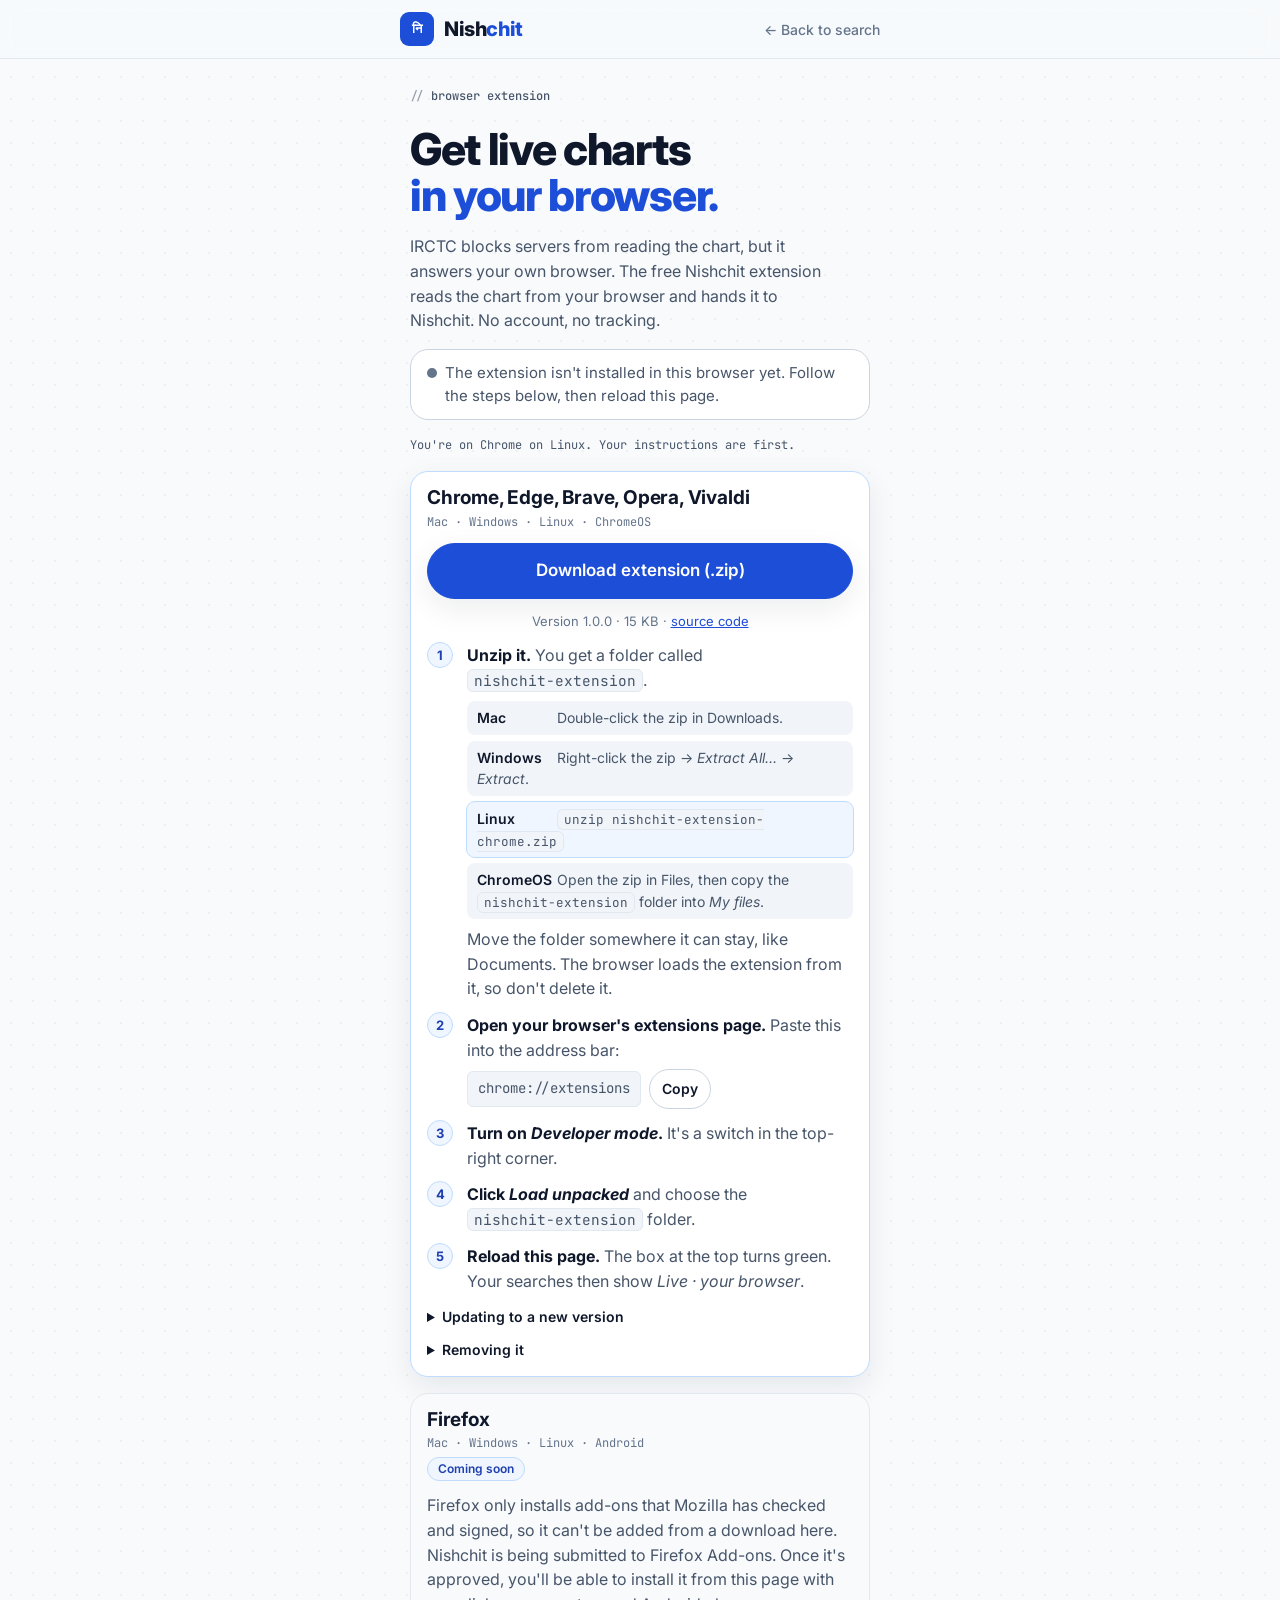
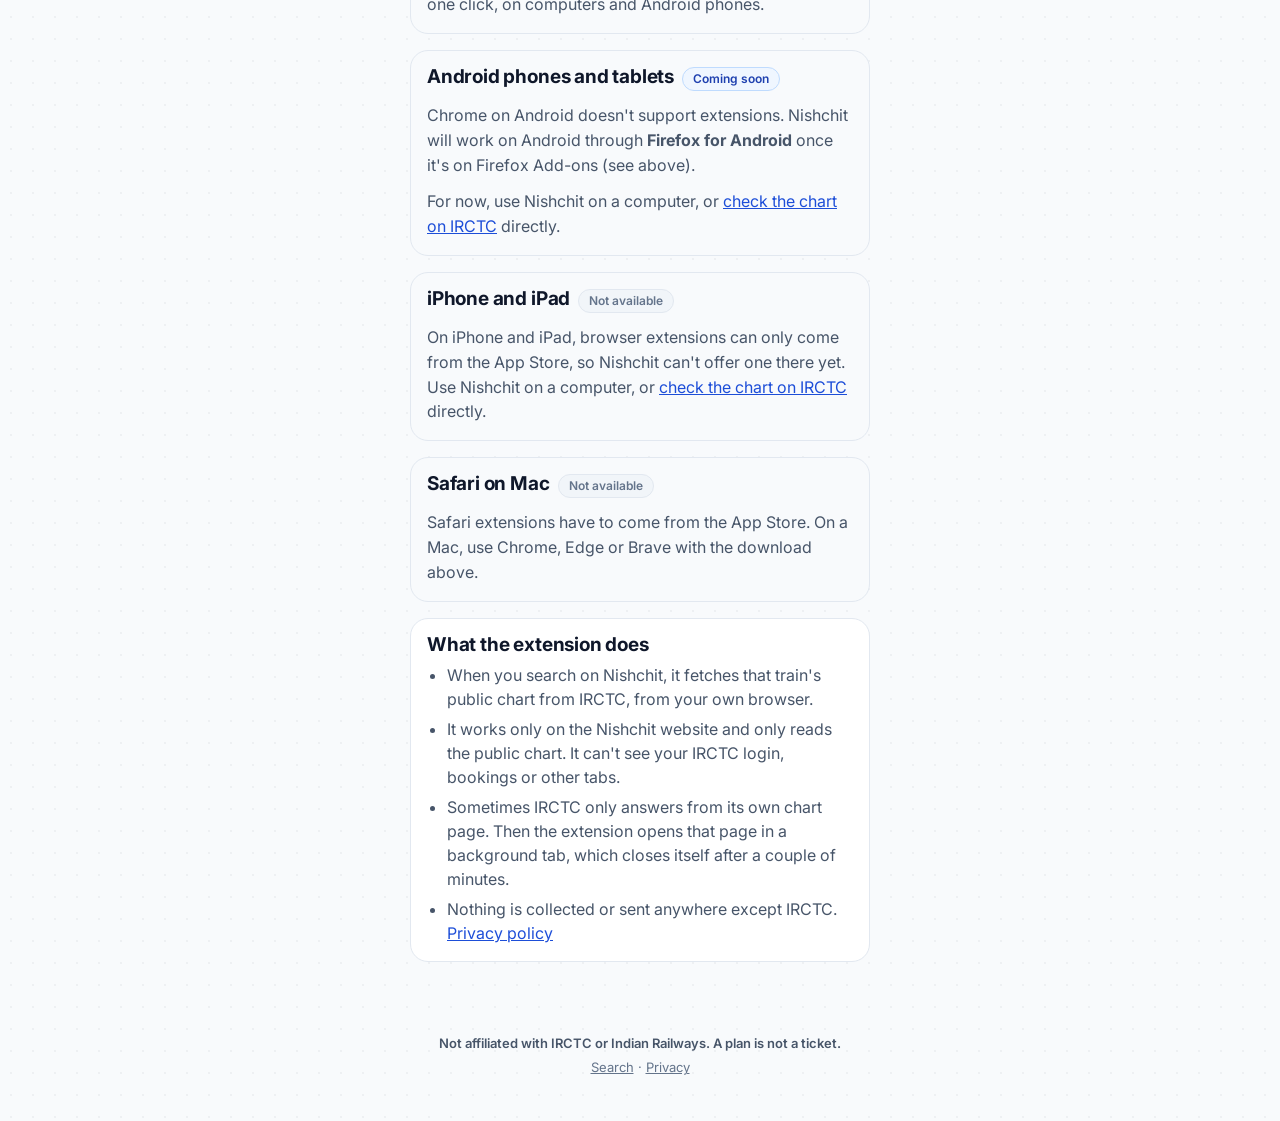
==== install.html @ 8d5128ae "Add chrome extionsion" ====
<!doctype html>
<html lang="en">
<head>
  <meta charset="utf-8" />
  <meta name="viewport" content="width=device-width, initial-scale=1, viewport-fit=cover" />
  <title>Install Nishchit Extension</title>
  <meta name="description" content="Download the Nishchit browser extension for Chrome, Edge, Brave or Opera on Mac, Windows, Linux or ChromeOS, so Nishchit can read the live chart from your own browser." />
  <meta name="theme-color" content="#f8fafc" />
  <link rel="icon" href="assets/favicon.svg" type="image/svg+xml" />
  <link rel="preconnect" href="https://fonts.googleapis.com" />
  <link rel="preconnect" href="https://fonts.gstatic.com" crossorigin />
  <link rel="stylesheet" href="https://fonts.googleapis.com/css2?family=Inter:wght@400;500;600;700;800&family=JetBrains+Mono:wght@400;500;700&display=swap" />
  <link rel="stylesheet" href="css/tokens.css" />
  <link rel="stylesheet" href="css/base.css" />
  <link rel="stylesheet" href="css/components.css" />
  <link rel="stylesheet" href="css/install.css" />
  <script type="module" src="js/install.js"></script>
</head>
<body>
  <header class="site-header">
    <div class="site-header__inner">
      <a class="brand" href="./" aria-label="Nishchit home">
        <span class="brand__mark" aria-hidden="true">नि</span>
        <span class="brand__name">Nish<span class="accent">chit</span></span>
      </a>
      <a class="back-link" href="./">&larr; Back to search</a>
    </div>
  </header>

  <main id="main" class="install container">
    <section class="hero" aria-labelledby="page-title">
      <p class="eyebrow">browser extension</p>
      <h1 id="page-title" class="hero__title">Get live charts<br><span class="accent">in your browser.</span></h1>
      <p class="hero__lead">IRCTC blocks servers from reading the chart, but it answers your own browser. The free Nishchit extension reads the chart from your browser and hands it to Nishchit. No account, no tracking.</p>
    </section>

    <div id="ext-status" class="ext-status" role="status" hidden></div>

    <p id="for-you" class="for-you" hidden></p>

    <div id="platforms" class="platforms">

      <!-- Chrome-family desktop: the one that works today -->
      <section id="chromium" class="card platform" data-platform="chromium" aria-labelledby="chromium-title">
        <div class="platform__head">
          <h2 id="chromium-title">Chrome, Edge, Brave, Opera, Vivaldi</h2>
          <p class="platform__where">Mac · Windows · Linux · ChromeOS</p>
        </div>

        <a id="download" class="btn btn--primary btn--block" href="downloads/nishchit-extension-chrome.zip" download>
          Download extension (.zip)
        </a>
        <p class="platform__meta"><span id="version-label">Free</span> · 15 KB · <a href="https://github.com/krupalvora/krupalvora.github.io/tree/main/nishchit/extension">source code</a></p>

        <ol class="steps">
          <li>
            <strong>Unzip it.</strong> You get a folder called <code>nishchit-extension</code>.
            <ul class="os-notes">
              <li data-os="mac"><span class="os">Mac</span> Double-click the zip in Downloads.</li>
              <li data-os="windows"><span class="os">Windows</span> Right-click the zip → <em>Extract All…</em> → <em>Extract</em>.</li>
              <li data-os="linux"><span class="os">Linux</span> <code>unzip nishchit-extension-chrome.zip</code></li>
              <li data-os="chromeos"><span class="os">ChromeOS</span> Open the zip in Files, then copy the <code>nishchit-extension</code> folder into <em>My files</em>.</li>
            </ul>
            Move the folder somewhere it can stay, like Documents. The browser loads the extension from it, so don't delete it.
          </li>
          <li>
            <strong>Open your browser's extensions page.</strong> Paste this into the address bar:
            <span class="copy-row">
              <code id="ext-url">chrome://extensions</code>
              <button type="button" class="btn btn--sm" id="copy-ext-url">Copy</button>
            </span>
          </li>
          <li><strong>Turn on <em>Developer mode</em>.</strong> <span id="devmode-where">It's a switch in the top-right corner.</span></li>
          <li><strong>Click <em>Load unpacked</em></strong> and choose the <code>nishchit-extension</code> folder.</li>
          <li><strong>Reload this page.</strong> The box at the top turns green. Your searches then show <em>Live · your browser</em>.</li>
        </ol>

        <details class="more">
          <summary>Updating to a new version</summary>
          <p>Download the zip again and replace the old <code>nishchit-extension</code> folder with the new one. Then, on the extensions page, click the reload arrow ↻ on Nishchit's card.</p>
        </details>
        <details class="more">
          <summary>Removing it</summary>
          <p>On the extensions page, click <em>Remove</em> on Nishchit's card, then delete the folder.</p>
        </details>
      </section>

      <section id="firefox" class="card platform platform--soon" data-platform="firefox" aria-labelledby="firefox-title">
        <div class="platform__head">
          <h2 id="firefox-title">Firefox</h2>
          <p class="platform__where">Mac · Windows · Linux · Android</p>
          <span class="badge">Coming soon</span>
        </div>
        <p>Firefox only installs add-ons that Mozilla has checked and signed, so it can't be added from a download here. Nishchit is being submitted to Firefox Add-ons. Once it's approved, you'll be able to install it from this page with one click, on computers and Android phones.</p>
      </section>

      <section id="android" class="card platform platform--soon" data-platform="android" aria-labelledby="android-title">
        <div class="platform__head">
          <h2 id="android-title">Android phones and tablets</h2>
          <span class="badge">Coming soon</span>
        </div>
        <p>Chrome on Android doesn't support extensions. Nishchit will work on Android through <strong>Firefox for Android</strong> once it's on Firefox Add-ons (see above).</p>
        <p>For now, use Nishchit on a computer, or <a href="https://www.irctc.co.in/online-charts/">check the chart on IRCTC</a> directly.</p>
      </section>

      <section id="ios" class="card platform platform--soon" data-platform="ios" aria-labelledby="ios-title">
        <div class="platform__head">
          <h2 id="ios-title">iPhone and iPad</h2>
          <span class="badge badge--muted">Not available</span>
        </div>
        <p>On iPhone and iPad, browser extensions can only come from the App Store, so Nishchit can't offer one there yet. Use Nishchit on a computer, or <a href="https://www.irctc.co.in/online-charts/">check the chart on IRCTC</a> directly.</p>
      </section>

      <section id="safari" class="card platform platform--soon" data-platform="safari" aria-labelledby="safari-title">
        <div class="platform__head">
          <h2 id="safari-title">Safari on Mac</h2>
          <span class="badge badge--muted">Not available</span>
        </div>
        <p>Safari extensions have to come from the App Store. On a Mac, use Chrome, Edge or Brave with the download above.</p>
      </section>
    </div>

    <section class="card about" aria-labelledby="about-title">
      <h2 id="about-title">What the extension does</h2>
      <ul>
        <li>When you search on Nishchit, it fetches that train's public chart from IRCTC, from your own browser.</li>
        <li>It works only on the Nishchit website and only reads the public chart. It can't see your IRCTC login, bookings or other tabs.</li>
        <li>Sometimes IRCTC only answers from its own chart page. Then the extension opens that page in a background tab, which closes itself after a couple of minutes.</li>
        <li>Nothing is collected or sent anywhere except IRCTC. <a href="privacy.html">Privacy policy</a></li>
      </ul>
    </section>
  </main>

  <footer class="site-footer">
    <p><strong>Not affiliated with IRCTC or Indian Railways. A plan is not a ticket.</strong></p>
    <p><a href="./">Search</a> · <a href="privacy.html">Privacy</a></p>
  </footer>
</body>
</html>
---- css/tokens.css ----
/* Design tokens — "waitless" visual language (light slate + blue accent).
   Every colour, radius and shadow the app uses lives here. */
:root {
  --bg: #f8fafc;
  --surface: #ffffff;
  --field: #f8fafc;
  --soft: #f1f5f9;
  --ink: #0f172a;
  --ink-2: #475569;
  --muted: #64748b;
  --line: #e2e8f0;
  --line-strong: #cbd5e1;

  --accent: #1d4ed8;
  --accent-ink: #1e40af;
  --accent-tint: #eff6ff;
  --accent-border: #bfdbfe;
  --accent-soft: #93c5fd;

  --ok: #047857;
  --ok-dot: #10b981;
  --ok-bg: #ecfdf5;
  --ok-border: #a7f3d0;

  --warn: #b45309;
  --warn-ink: #92400e;
  --warn-dot: #f59e0b;
  --warn-bg: #fffbeb;
  --warn-border: #fcd34d;

  --danger: #b42318;
  --danger-bg: #fee2e2;

  --seat-full: var(--accent);
  --seat-partial: var(--accent-soft);
  --seat-booked: #e2e8f0;

  --font: 'Inter', system-ui, -apple-system, 'Segoe UI', Roboto, sans-serif;
  --mono: 'JetBrains Mono', ui-monospace, 'SF Mono', Menlo, Consolas, monospace;

  --r-sm: 8px;
  --r-md: 12px;
  --r-lg: 18px;
  --r-xl: 22px;
  --r-pill: 999px;

  --s-1: 4px;
  --s-2: 8px;
  --s-3: 12px;
  --s-4: 16px;
  --s-5: 20px;
  --s-6: 28px;
  --s-7: 44px;

  --border: 1px solid var(--line);
  --shadow: 0 1px 2px rgba(15, 23, 42, 0.04), 0 1px 3px rgba(15, 23, 42, 0.06);
  --shadow-lift: 0 10px 30px rgba(15, 23, 42, 0.08);
  --focus: 0 0 0 4px var(--accent-tint), 0 0 0 1px var(--accent);

  --container: 460px;
  --container-wide: 480px;
  --gutter: 20px;
}
---- css/base.css ----
*,
*::before,
*::after {
  box-sizing: border-box;
}

html {
  -webkit-text-size-adjust: 100%;
  scroll-behavior: smooth;
}

@media (prefers-reduced-motion: reduce) {
  html {
    scroll-behavior: auto;
  }
  *,
  *::before,
  *::after {
    animation-duration: 0.01ms !important;
    transition-duration: 0.01ms !important;
  }
}

html,
body {
  overflow-x: hidden;
}

body {
  margin: 0;
  background: var(--bg);
  background-image: radial-gradient(circle, rgba(15, 23, 42, 0.045) 1px, transparent 1px);
  background-size: 22px 22px;
  color: var(--ink);
  font-family: var(--font);
  font-size: 16px;
  line-height: 1.5;
  -webkit-font-smoothing: antialiased;
}

h1,
h2,
h3,
h4 {
  margin: 0;
  line-height: 1.1;
  letter-spacing: -0.02em;
}

p {
  margin: 0;
}

a {
  color: var(--accent);
}
a:hover {
  color: var(--accent-ink);
}

button,
input,
select {
  font: inherit;
  color: inherit;
}

button {
  cursor: pointer;
}
button:disabled {
  cursor: not-allowed;
}

:focus-visible {
  outline: none;
  box-shadow: var(--focus);
}

[hidden] {
  display: none !important;
}

.visually-hidden {
  position: absolute !important;
  width: 1px;
  height: 1px;
  overflow: hidden;
  clip: rect(0 0 0 0);
  white-space: nowrap;
}

.container {
  width: 100%;
  max-width: calc(var(--container) + 2 * var(--gutter));
  margin-inline: auto;
  padding-inline: var(--gutter);
}

.container-wide {
  width: 100%;
  max-width: calc(var(--container-wide) + 2 * var(--gutter));
  margin-inline: auto;
  padding-inline: var(--gutter);
}

.icon {
  width: 1em;
  height: 1em;
  flex: none;
  display: inline-block;
  vertical-align: -0.125em;
}

.mono {
  font-family: var(--mono);
  letter-spacing: 0;
}

.accent {
  color: var(--accent);
}

/* Mono eyebrow label: "// post-chart seat finder" */
.eyebrow {
  font-family: var(--mono);
  font-size: 12px;
  font-weight: 500;
  color: var(--accent);
  margin: 0;
}
.eyebrow::before {
  content: '// ';
  opacity: 0.55;
}

/* Header */
.site-header {
  position: sticky;
  top: 0;
  z-index: 5;
  background: color-mix(in srgb, var(--bg) 88%, transparent);
  backdrop-filter: saturate(140%) blur(8px);
  border-bottom: 1px solid var(--line);
}

.site-header__inner {
  max-width: calc(var(--container-wide) + 2 * var(--gutter));
  margin: 0 auto;
  display: flex;
  align-items: center;
  justify-content: space-between;
  padding: var(--s-3) var(--gutter);
}

.brand {
  display: inline-flex;
  align-items: center;
  gap: 10px;
  text-decoration: none;
  color: var(--ink);
  font-weight: 800;
  font-size: 20px;
  letter-spacing: -0.02em;
}

.brand__mark {
  display: grid;
  place-items: center;
  width: 34px;
  height: 34px;
  border-radius: 9px;
  background: var(--accent);
  color: #fff;
  font-size: 13px;
  font-weight: 800;
}

.brand__name .accent {
  color: var(--accent);
}

/* Back link to the portfolio (Nishchit is served under /nishchit/). */
.back-link {
  color: var(--muted);
  font-size: 14px;
  font-weight: 500;
  text-decoration: none;
}
.back-link:hover {
  color: var(--ink);
}

.site-footer {
  margin-top: var(--s-7);
  padding: var(--s-6) var(--gutter) var(--s-7);
  text-align: center;
  color: var(--muted);
  font-size: 13px;
  display: grid;
  gap: var(--s-1);
}

.site-footer strong {
  color: var(--ink-2);
  font-weight: 600;
}
---- css/components.css ----
/* ---------- Hero ---------- */
.hero {
  padding-top: var(--s-6);
  display: grid;
  gap: var(--s-4);
}

.hero__title {
  font-size: clamp(36px, 10vw, 44px);
  font-weight: 800;
  line-height: 1.05;
  letter-spacing: -0.03em;
  margin: var(--s-1) 0 0;
}

.hero__lead {
  color: var(--ink-2);
  font-size: 16px;
  line-height: 1.5;
  max-width: 42ch;
  text-wrap: pretty;
}

/* ---------- Pills ---------- */
.pill {
  display: inline-flex;
  align-items: center;
  gap: 6px;
  padding: 4px 10px;
  border-radius: var(--r-pill);
  font-size: 12px;
  font-weight: 600;
  line-height: 1.4;
  white-space: nowrap;
}

.pill--outline {
  border: 1px solid var(--line);
  background: var(--surface);
  color: var(--ink-2);
}

.pill--accent,
.pill--lime {
  background: var(--accent-tint);
  border: 1px solid var(--accent-border);
  color: var(--accent);
}

.pill--dark {
  background: var(--ink);
  color: #fff;
  font-family: var(--mono);
  font-weight: 700;
}

.pill--ok {
  background: var(--ok-bg);
  border: 1px solid var(--ok-border);
  color: var(--ok);
}

.pill--warn {
  background: var(--warn-bg);
  border: 1px solid var(--warn-border);
  color: var(--warn);
}

.pill--muted {
  background: var(--soft);
  border: 1px solid var(--line);
  color: var(--ink-2);
}

/* ---------- Card + form ---------- */
.card {
  background: var(--surface);
  border: var(--border);
  border-radius: var(--r-lg);
}

.search-card {
  padding: var(--s-4);
  display: grid;
  gap: var(--s-4);
  box-shadow: var(--shadow-lift);
}

.field {
  display: grid;
  gap: var(--s-2);
  min-width: 0;
  margin: 0;
  padding: 0;
  border: 0;
}

.field__label {
  display: inline-flex;
  align-items: center;
  gap: 7px;
  font-family: var(--mono);
  font-size: 12px;
  font-weight: 500;
  letter-spacing: 0;
  text-transform: lowercase;
  color: var(--ink-2);
}

.field__label .icon {
  color: var(--accent);
}

.field__label--dot::before {
  content: '';
  width: 6px;
  height: 6px;
  border-radius: 50%;
  background: var(--accent);
}

.field__help {
  font-size: 12px;
  color: var(--muted);
}

.field__status:empty {
  display: none;
}
.field__status {
  justify-self: start;
}

.input,
.select {
  width: 100%;
  min-height: 56px;
  border-radius: var(--r-md);
  border: 1px solid var(--line-strong);
  background: var(--surface);
  padding: 0 var(--s-4);
  font-size: 17px;
  transition: border-color 0.15s, box-shadow 0.15s;
}

.input:hover,
.select:hover:not(:disabled) {
  border-color: var(--accent-soft);
}

.input:focus,
.select:focus {
  outline: none;
  border-color: var(--accent);
  box-shadow: 0 0 0 4px var(--accent-tint);
}

.input--mono {
  font-family: var(--mono);
  font-weight: 700;
  letter-spacing: 0.04em;
}

.input[aria-invalid='true'] {
  border-color: var(--danger);
  background: var(--danger-bg);
}

.input::placeholder {
  color: var(--muted);
}

.select-wrap {
  position: relative;
}

.select-wrap::after {
  content: '';
  position: absolute;
  right: 18px;
  top: 50%;
  width: 8px;
  height: 8px;
  border-right: 2px solid var(--ink-2);
  border-bottom: 2px solid var(--ink-2);
  transform: translateY(-70%) rotate(45deg);
  pointer-events: none;
}

.select {
  appearance: none;
  -webkit-appearance: none;
  font-weight: 600;
  padding-right: 44px;
  text-overflow: ellipsis;
}

.select:disabled {
  border-color: var(--line);
  color: var(--muted);
  font-weight: 500;
  background: var(--field);
}

.select--compact {
  min-height: 48px;
  font-size: 15px;
}

.stations {
  display: grid;
  gap: var(--s-4);
}

.field-row {
  display: grid;
  grid-template-columns: 1fr auto;
  gap: var(--s-4);
  align-items: end;
}

.field--narrow {
  min-width: 128px;
}

/* Segmented control -> row of pills (Today / Tomorrow / class) */
.segmented {
  display: flex;
  flex-wrap: wrap;
  gap: var(--s-2);
}

.segmented--3 {
  display: grid;
  grid-template-columns: repeat(3, 1fr);
}

.segmented__opt {
  position: relative;
  flex: 0 0 auto;
}

.segmented__opt input {
  position: absolute;
  inset: 0;
  opacity: 0;
  margin: 0;
  cursor: pointer;
}

.segmented__opt input:disabled {
  cursor: not-allowed;
}

.segmented__opt span {
  display: grid;
  place-items: center;
  text-align: center;
  min-height: 44px;
  padding: 6px 16px;
  border-radius: var(--r-pill);
  border: 1px solid var(--line-strong);
  background: var(--surface);
  color: var(--ink);
  font-weight: 600;
  font-size: 14px;
  line-height: 1.2;
  transition: background 0.15s, color 0.15s, border-color 0.15s;
}

.segmented__opt small {
  display: block;
  font-weight: 500;
  font-size: 11px;
  color: var(--muted);
  font-family: var(--mono);
}

.segmented--3 .segmented__opt span {
  min-height: 56px;
}

.segmented__opt input:hover:not(:disabled) + span {
  border-color: var(--accent-soft);
}

.segmented__opt input:checked + span {
  background: var(--accent-tint);
  border-color: var(--accent-border);
  color: var(--accent);
}

.segmented__opt input:checked + span small {
  color: var(--accent);
}

.segmented__opt input:focus-visible + span {
  box-shadow: var(--focus);
}

.segmented__opt input:disabled + span {
  color: var(--muted);
  opacity: 0.55;
  text-decoration: line-through;
}

.segmented--compact .segmented__opt span {
  min-height: 40px;
  font-size: 13px;
}

/* Hint */
.hint {
  display: flex;
  align-items: flex-start;
  gap: var(--s-3);
  background: var(--accent-tint);
  border: 1px solid var(--accent-border);
  border-radius: var(--r-md);
  padding: var(--s-3);
  font-size: 14px;
  line-height: 1.45;
  color: var(--ink);
}

.hint__icon {
  display: grid;
  place-items: center;
  width: 28px;
  height: 28px;
  flex: none;
  color: var(--accent);
}

.form-error {
  background: var(--danger-bg);
  color: var(--danger);
  border-radius: var(--r-md);
  padding: var(--s-3) var(--s-4);
  font-size: 14px;
  font-weight: 500;
}

/* Buttons */
.btn {
  display: inline-flex;
  align-items: center;
  justify-content: center;
  gap: var(--s-2);
  min-height: 44px;
  padding: 0 var(--s-4);
  border-radius: var(--r-pill);
  border: 1px solid var(--line-strong);
  background: var(--surface);
  color: var(--ink);
  font-weight: 600;
  font-size: 15px;
  text-decoration: none;
  transition: background 0.15s, border-color 0.15s, transform 0.05s;
}

.btn:hover:not(:disabled) {
  border-color: var(--accent-soft);
}

.btn:active:not(:disabled) {
  transform: translateY(1px);
}

.btn--primary {
  background: var(--accent);
  border-color: var(--accent);
  color: #fff;
  min-height: 56px;
  font-size: 17px;
  box-shadow: var(--shadow-lift);
}

.btn--primary:hover:not(:disabled) {
  background: var(--accent-ink);
  border-color: var(--accent-ink);
}

.btn--primary:disabled {
  opacity: 0.6;
}

.btn--block {
  width: 100%;
}

.btn--sm {
  min-height: 40px;
  font-size: 14px;
  padding: 0 var(--s-3);
}

.btn--ghost {
  border-color: transparent;
  background: transparent;
  color: var(--ink-2);
}

.btn--dark {
  background: var(--accent);
  color: #fff;
  border-color: var(--accent);
}

.btn--dark:hover:not(:disabled) {
  background: var(--accent-ink);
  border-color: var(--accent-ink);
}

@media (max-width: 420px) {
  .field-row {
    grid-template-columns: 1fr;
  }
}

/* ---------- "Get the extension" notice (index.html, shown when it isn't installed) ---------- */
.extension-notice {
  margin: 0;
  padding: var(--s-3) var(--s-4);
  border-radius: var(--r-lg);
  background: var(--accent-tint);
  border: 1px solid var(--accent-border);
  color: var(--accent-ink);
  font-size: 15px;
  line-height: 1.5;
}
.extension-notice a {
  color: var(--accent);
  font-weight: 700;
  white-space: nowrap;
}
.site-footer a {
  color: inherit;
}
---- css/install.css ----
/* Install page (install.html). Builds on tokens/base/components. */

.install {
  display: grid;
  gap: var(--s-4);
}

.install h2 {
  font-size: 19px;
  font-weight: 700;
  letter-spacing: -0.01em;
  margin: 0;
}

.install p {
  margin: 0;
  color: var(--ink-2);
  line-height: 1.55;
}

.install a:not(.btn) {
  color: var(--accent);
}

.install code {
  font-family: var(--mono);
  font-size: 0.9em;
  background: var(--soft);
  border: var(--border);
  border-radius: 6px;
  padding: 1px 6px;
  overflow-wrap: anywhere;
}

/* Installed / not installed banner */
.ext-status {
  display: flex;
  gap: var(--s-2);
  align-items: flex-start;
  padding: var(--s-3) var(--s-4);
  border-radius: var(--r-lg);
  border: 1px solid var(--line-strong);
  background: var(--surface);
  color: var(--ink-2);
  font-size: 15px;
  line-height: 1.5;
}
.ext-status::before {
  content: '';
  flex: none;
  width: 10px;
  height: 10px;
  margin-top: 6px;
  border-radius: 50%;
  background: var(--muted);
}
.ext-status--ok { background: var(--ok-bg); border-color: var(--ok-border); color: var(--ok); }
.ext-status--ok::before { background: var(--ok-dot); }
.ext-status--warn { background: var(--warn-bg); border-color: var(--warn-border); color: var(--warn-ink); }
.ext-status--warn::before { background: var(--warn-dot); }
.ext-status a { color: inherit; font-weight: 600; }

.for-you {
  font-family: var(--mono);
  font-size: 12px;
  color: var(--muted);
}

.platforms {
  display: grid;
  gap: var(--s-4);
}

.platform {
  padding: var(--s-4);
  display: grid;
  gap: var(--s-3);
}
.platform.is-yours {
  border-color: var(--accent-border);
  box-shadow: var(--shadow-lift);
}
.platform--soon {
  background: var(--field);
}

.platform__head {
  display: flex;
  flex-wrap: wrap;
  align-items: baseline;
  gap: 4px var(--s-2);
}
.platform__where {
  font-family: var(--mono);
  font-size: 12px;
  color: var(--muted) !important;
  flex-basis: 100%;
}

.platform__meta {
  font-size: 13px;
  text-align: center;
  color: var(--muted) !important;
}

.badge {
  display: inline-block;
  padding: 2px 10px;
  border-radius: var(--r-pill);
  font-size: 12px;
  font-weight: 600;
  background: var(--accent-tint);
  border: 1px solid var(--accent-border);
  color: var(--accent-ink);
}
.badge--muted {
  background: var(--soft);
  border-color: var(--line);
  color: var(--muted);
}

/* Numbered steps */
.steps {
  margin: 0;
  padding: 0;
  list-style: none;
  counter-reset: step;
  display: grid;
  gap: var(--s-3);
}
.steps > li {
  counter-increment: step;
  position: relative;
  padding-left: 40px;
  color: var(--ink-2);
  line-height: 1.55;
}
.steps > li::before {
  content: counter(step);
  position: absolute;
  left: 0;
  top: -1px;
  width: 26px;
  height: 26px;
  border-radius: 50%;
  display: grid;
  place-items: center;
  font-size: 13px;
  font-weight: 700;
  background: var(--accent-tint);
  border: 1px solid var(--accent-border);
  color: var(--accent-ink);
}
.steps strong {
  color: var(--ink);
}

.os-notes {
  list-style: none;
  margin: var(--s-2) 0;
  padding: 0;
  display: grid;
  gap: 6px;
  font-size: 14px;
}
.os-notes li {
  padding: 6px 10px;
  border-radius: 8px;
  background: var(--soft);
}
.os-notes li.is-yours {
  background: var(--accent-tint);
  outline: 1px solid var(--accent-border);
}
.os-notes .os {
  display: inline-block;
  min-width: 76px;
  font-weight: 600;
  color: var(--ink);
}

.copy-row {
  display: flex;
  flex-wrap: wrap;
  align-items: center;
  gap: var(--s-2);
  margin-top: 6px;
}
.copy-row code {
  font-size: 14px;
  padding: 6px 10px;
}

.more summary {
  cursor: pointer;
  color: var(--ink);
  font-weight: 600;
  font-size: 14px;
}
.more p {
  margin-top: var(--s-2);
  font-size: 14px;
}

.about {
  padding: var(--s-4);
  display: grid;
  gap: var(--s-2);
}
.about ul {
  margin: 0;
  padding-left: 20px;
  color: var(--ink-2);
  display: grid;
  gap: 6px;
  line-height: 1.5;
}

.site-footer a {
  color: inherit;
}

/* Keep short names like `nishchit-extension` on one line; long commands may still wrap. */
.steps > li > code,
.os-notes li > code:not(:only-of-type) {
  white-space: nowrap;
}
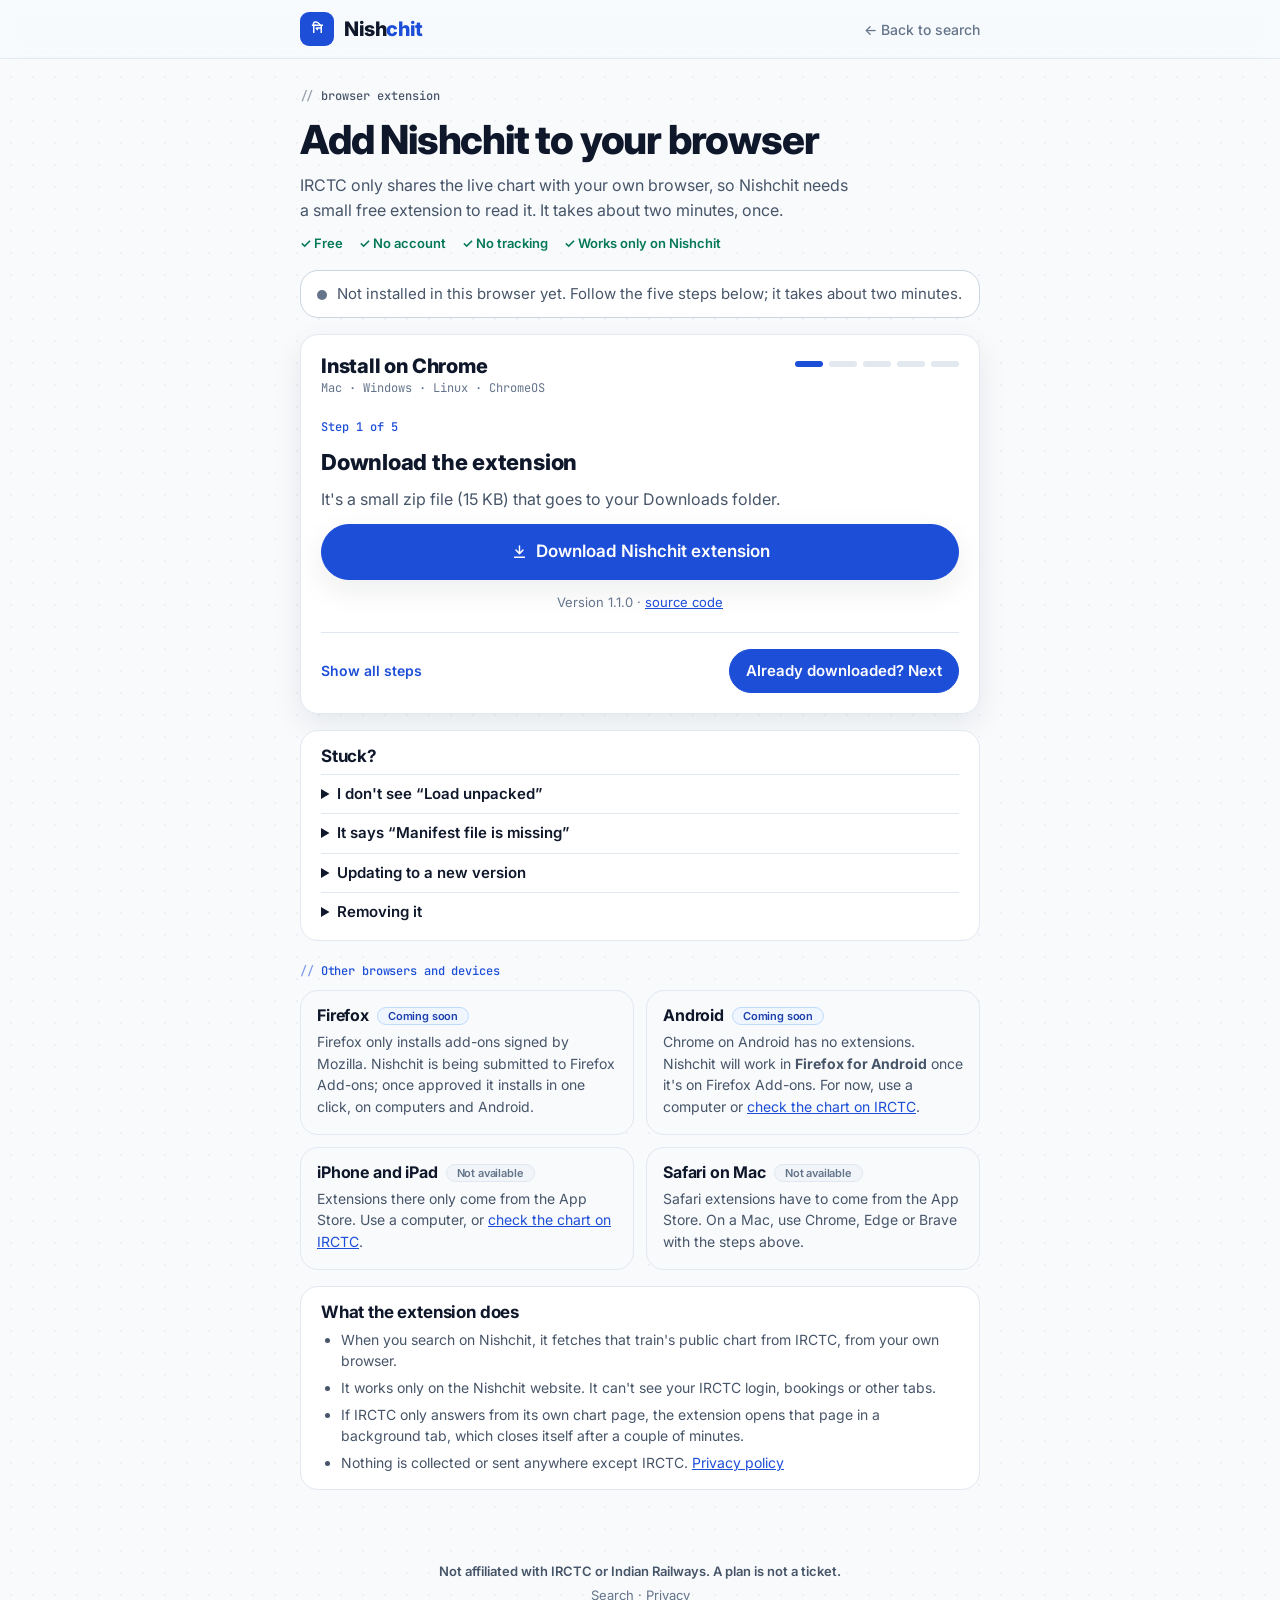
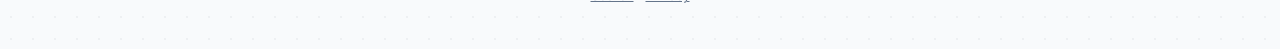
==== commit 0f3b6651: "chore: UI UX" ====
--- a/install.html
+++ b/install.html
@@ -4,7 +4,7 @@
   <meta charset="utf-8" />
   <meta name="viewport" content="width=device-width, initial-scale=1, viewport-fit=cover" />
   <title>Install Nishchit Extension</title>
-  <meta name="description" content="Download the Nishchit browser extension for Chrome, Edge, Brave or Opera on Mac, Windows, Linux or ChromeOS, so Nishchit can read the live chart from your own browser." />
+  <meta name="description" content="Add the free Nishchit extension to Chrome, Edge, Brave or Opera on Mac, Windows, Linux or ChromeOS in five short steps, so Nishchit can read the live chart from your own browser." />
   <meta name="theme-color" content="#f8fafc" />
   <link rel="icon" href="assets/favicon.svg" type="image/svg+xml" />
   <link rel="preconnect" href="https://fonts.googleapis.com" />
@@ -18,7 +18,7 @@
 </head>
 <body>
   <header class="site-header">
-    <div class="site-header__inner">
+    <div class="site-header__inner install-header">
       <a class="brand" href="./" aria-label="Nishchit home">
         <span class="brand__mark" aria-hidden="true">नि</span>
         <span class="brand__name">Nish<span class="accent">chit</span></span>
@@ -27,105 +27,186 @@
     </div>
   </header>
 
-  <main id="main" class="install container">
-    <section class="hero" aria-labelledby="page-title">
+  <main id="main" class="install">
+    <section class="install-hero" aria-labelledby="page-title">
       <p class="eyebrow">browser extension</p>
-      <h1 id="page-title" class="hero__title">Get live charts<br><span class="accent">in your browser.</span></h1>
-      <p class="hero__lead">IRCTC blocks servers from reading the chart, but it answers your own browser. The free Nishchit extension reads the chart from your browser and hands it to Nishchit. No account, no tracking.</p>
+      <h1 id="page-title" class="install-hero__title">Add Nishchit to your browser</h1>
+      <p class="install-hero__lead">IRCTC only shares the live chart with your own browser, so Nishchit needs a small free extension to read it. It takes about two minutes, once.</p>
+      <ul class="trust">
+        <li>Free</li>
+        <li>No account</li>
+        <li>No tracking</li>
+        <li>Works only on Nishchit</li>
+      </ul>
     </section>
 
     <div id="ext-status" class="ext-status" role="status" hidden></div>
 
-    <p id="for-you" class="for-you" hidden></p>
-
-    <div id="platforms" class="platforms">
-
-      <!-- Chrome-family desktop: the one that works today -->
-      <section id="chromium" class="card platform" data-platform="chromium" aria-labelledby="chromium-title">
-        <div class="platform__head">
-          <h2 id="chromium-title">Chrome, Edge, Brave, Opera, Vivaldi</h2>
-          <p class="platform__where">Mac · Windows · Linux · ChromeOS</p>
-        </div>
-
+    <!-- Shown first for browsers that can't take the extension (filled by install.js). -->
+    <div id="not-here" class="card not-here" hidden></div>
+
+    <!-- The installer: Chrome, Edge, Brave, Opera, Vivaldi on a computer. -->
+    <section id="wizard" class="card wizard wizard--all" aria-labelledby="wizard-title">
+      <header class="wizard__head">
+        <div>
+          <h2 id="wizard-title">Install on <span id="browser-name">Chrome, Edge, Brave or Opera</span></h2>
+          <p class="wizard__where">Mac · Windows · Linux · ChromeOS</p>
+        </div>
+        <ol class="wizard__progress" aria-label="Steps">
+          <li data-dot="1"><span class="sr-only">Step 1</span></li>
+          <li data-dot="2"><span class="sr-only">Step 2</span></li>
+          <li data-dot="3"><span class="sr-only">Step 3</span></li>
+          <li data-dot="4"><span class="sr-only">Step 4</span></li>
+          <li data-dot="5"><span class="sr-only">Step 5</span></li>
+        </ol>
+      </header>
+
+      <!-- Step 1 -->
+      <section class="step" data-step="1" aria-labelledby="s1-title">
+        <p class="step__count">Step 1 of 5</p>
+        <h3 id="s1-title" class="step__title">Download the extension</h3>
+        <p class="step__text">It's a small zip file (15 KB) that goes to your Downloads folder.</p>
         <a id="download" class="btn btn--primary btn--block" href="downloads/nishchit-extension-chrome.zip" download>
-          Download extension (.zip)
+          <span data-icon="download"></span>Download Nishchit extension
         </a>
-        <p class="platform__meta"><span id="version-label">Free</span> · 15 KB · <a href="https://github.com/krupalvora/krupalvora.github.io/tree/main/nishchit/extension">source code</a></p>
-
-        <ol class="steps">
-          <li>
-            <strong>Unzip it.</strong> You get a folder called <code>nishchit-extension</code>.
-            <ul class="os-notes">
-              <li data-os="mac"><span class="os">Mac</span> Double-click the zip in Downloads.</li>
-              <li data-os="windows"><span class="os">Windows</span> Right-click the zip → <em>Extract All…</em> → <em>Extract</em>.</li>
-              <li data-os="linux"><span class="os">Linux</span> <code>unzip nishchit-extension-chrome.zip</code></li>
-              <li data-os="chromeos"><span class="os">ChromeOS</span> Open the zip in Files, then copy the <code>nishchit-extension</code> folder into <em>My files</em>.</li>
-            </ul>
-            Move the folder somewhere it can stay, like Documents. The browser loads the extension from it, so don't delete it.
-          </li>
-          <li>
-            <strong>Open your browser's extensions page.</strong> Paste this into the address bar:
-            <span class="copy-row">
-              <code id="ext-url">chrome://extensions</code>
-              <button type="button" class="btn btn--sm" id="copy-ext-url">Copy</button>
-            </span>
-          </li>
-          <li><strong>Turn on <em>Developer mode</em>.</strong> <span id="devmode-where">It's a switch in the top-right corner.</span></li>
-          <li><strong>Click <em>Load unpacked</em></strong> and choose the <code>nishchit-extension</code> folder.</li>
-          <li><strong>Reload this page.</strong> The box at the top turns green. Your searches then show <em>Live · your browser</em>.</li>
+        <p class="step__meta"><span id="version-label">Latest version</span> · <a href="https://github.com/krupalvora/krupalvora.github.io/tree/main/nishchit/extension">source code</a></p>
+      </section>
+
+      <!-- Step 2 -->
+      <section class="step" data-step="2" aria-labelledby="s2-title">
+        <p class="step__count">Step 2 of 5</p>
+        <h3 id="s2-title" class="step__title">Unzip it and keep the folder</h3>
+        <p class="step__text" id="unzip-text">Open your Downloads folder and unzip <code>nishchit-extension-chrome.zip</code>.</p>
+        <div class="mock mock--files" aria-hidden="true">
+          <div class="file"><span class="file__icon file__icon--zip">ZIP</span><span>nishchit-extension-chrome.zip</span></div>
+          <span class="mock__arrow">→</span>
+          <div class="file file--hl"><span class="file__icon file__icon--folder"></span><span>nishchit-extension</span></div>
+        </div>
+        <p class="step__tip"><strong>Keep the <code>nishchit-extension</code> folder.</strong> Move it to Documents if you like, but don't delete it: your browser runs the extension from there.</p>
+        <details class="other-os">
+          <summary>How to unzip on other computers</summary>
+          <ul>
+            <li><strong>Mac:</strong> double-click the zip.</li>
+            <li><strong>Windows:</strong> right-click the zip → <em>Extract All…</em> → <em>Extract</em>.</li>
+            <li><strong>ChromeOS:</strong> open the zip in Files, then copy the folder into <em>My files</em>.</li>
+            <li><strong>Linux:</strong> <code>unzip nishchit-extension-chrome.zip</code></li>
+          </ul>
+        </details>
+      </section>
+
+      <!-- Step 3 -->
+      <section class="step" data-step="3" aria-labelledby="s3-title">
+        <p class="step__count">Step 3 of 5</p>
+        <h3 id="s3-title" class="step__title">Open the extensions page</h3>
+        <p class="step__text">Browsers don't let websites link to this page, so copy the address and paste it into a new tab.</p>
+        <div class="copy-box">
+          <code id="ext-url">chrome://extensions</code>
+          <button type="button" class="btn btn--sm copy-box__btn" id="copy-ext-url"><span data-icon="copy"></span><span>Copy</span></button>
+        </div>
+        <ol class="keys" id="keys">
+          <li>Open a new tab: <kbd data-key="mod">Ctrl</kbd> <kbd>T</kbd></li>
+          <li>Paste: <kbd data-key="mod">Ctrl</kbd> <kbd>V</kbd></li>
+          <li>Press <kbd>Enter</kbd></li>
         </ol>
-
-        <details class="more">
-          <summary>Updating to a new version</summary>
-          <p>Download the zip again and replace the old <code>nishchit-extension</code> folder with the new one. Then, on the extensions page, click the reload arrow ↻ on Nishchit's card.</p>
-        </details>
-        <details class="more">
-          <summary>Removing it</summary>
-          <p>On the extensions page, click <em>Remove</em> on Nishchit's card, then delete the folder.</p>
-        </details>
-      </section>
-
-      <section id="firefox" class="card platform platform--soon" data-platform="firefox" aria-labelledby="firefox-title">
-        <div class="platform__head">
-          <h2 id="firefox-title">Firefox</h2>
-          <p class="platform__where">Mac · Windows · Linux · Android</p>
-          <span class="badge">Coming soon</span>
-        </div>
-        <p>Firefox only installs add-ons that Mozilla has checked and signed, so it can't be added from a download here. Nishchit is being submitted to Firefox Add-ons. Once it's approved, you'll be able to install it from this page with one click, on computers and Android phones.</p>
-      </section>
-
-      <section id="android" class="card platform platform--soon" data-platform="android" aria-labelledby="android-title">
-        <div class="platform__head">
-          <h2 id="android-title">Android phones and tablets</h2>
-          <span class="badge">Coming soon</span>
-        </div>
-        <p>Chrome on Android doesn't support extensions. Nishchit will work on Android through <strong>Firefox for Android</strong> once it's on Firefox Add-ons (see above).</p>
-        <p>For now, use Nishchit on a computer, or <a href="https://www.irctc.co.in/online-charts/">check the chart on IRCTC</a> directly.</p>
-      </section>
-
-      <section id="ios" class="card platform platform--soon" data-platform="ios" aria-labelledby="ios-title">
-        <div class="platform__head">
-          <h2 id="ios-title">iPhone and iPad</h2>
-          <span class="badge badge--muted">Not available</span>
-        </div>
-        <p>On iPhone and iPad, browser extensions can only come from the App Store, so Nishchit can't offer one there yet. Use Nishchit on a computer, or <a href="https://www.irctc.co.in/online-charts/">check the chart on IRCTC</a> directly.</p>
-      </section>
-
-      <section id="safari" class="card platform platform--soon" data-platform="safari" aria-labelledby="safari-title">
-        <div class="platform__head">
-          <h2 id="safari-title">Safari on Mac</h2>
-          <span class="badge badge--muted">Not available</span>
-        </div>
-        <p>Safari extensions have to come from the App Store. On a Mac, use Chrome, Edge or Brave with the download above.</p>
-      </section>
-    </div>
+      </section>
+
+      <!-- Step 4 -->
+      <section class="step" data-step="4" aria-labelledby="s4-title">
+        <p class="step__count">Step 4 of 5</p>
+        <h3 id="s4-title" class="step__title">Turn on Developer mode</h3>
+        <p class="step__text" id="devmode-text">It's a switch in the top-right corner of the extensions page.</p>
+        <div class="mock mock--page" aria-hidden="true">
+          <div class="mock__bar">
+            <span class="mock__title">Extensions</span>
+            <span class="mock__search"></span>
+            <span class="mock__toggle mock__hl"><span>Developer mode</span><span class="switch-ui"></span></span>
+          </div>
+          <div class="mock__body">
+            <span class="mock__line"></span><span class="mock__line mock__line--short"></span>
+          </div>
+        </div>
+        <p class="step__tip">This only lets you add extensions from a folder. It doesn't change anything else.</p>
+      </section>
+
+      <!-- Step 5 -->
+      <section class="step" data-step="5" aria-labelledby="s5-title">
+        <p class="step__count">Step 5 of 5</p>
+        <h3 id="s5-title" class="step__title">Click “Load unpacked” and pick the folder</h3>
+        <p class="step__text">A button row appears under the title. Click <strong>Load unpacked</strong>, choose the <code>nishchit-extension</code> folder, then click <strong>Select</strong>.</p>
+        <div class="mock mock--page" aria-hidden="true">
+          <div class="mock__bar">
+            <span class="mock__btn mock__hl">Load unpacked</span>
+            <span class="mock__btn">Pack extension</span>
+            <span class="mock__btn">Update</span>
+          </div>
+          <div class="mock__picker">
+            <div class="mock__row"><span class="file__icon file__icon--folder"></span>Documents</div>
+            <div class="mock__row mock__row--hl"><span class="file__icon file__icon--folder"></span>nishchit-extension</div>
+            <div class="mock__row"><span class="file__icon file__icon--folder"></span>Pictures</div>
+            <div class="mock__picker-foot"><span class="mock__btn mock__btn--primary">Select</span></div>
+          </div>
+        </div>
+        <div class="done-note">
+          <strong>That's it.</strong> Nishchit opens in a new tab with “You're all set” when the extension is in.
+          <button type="button" class="link-btn" id="check-again">Didn't open? Check again</button>
+        </div>
+      </section>
+
+      <footer class="wizard__nav">
+        <button type="button" class="btn" id="prev">Back</button>
+        <button type="button" class="link-btn" id="show-all">Show all steps</button>
+        <button type="button" class="btn btn--dark" id="next">Next</button>
+      </footer>
+    </section>
+
+    <section class="card help" aria-labelledby="help-title">
+      <h2 id="help-title">Stuck?</h2>
+      <details>
+        <summary>I don't see “Load unpacked”</summary>
+        <p>Developer mode is still off. Turn it on (step 4) and the button row appears.</p>
+      </details>
+      <details>
+        <summary>It says “Manifest file is missing”</summary>
+        <p>You picked the zip, or the folder that contains the folder. Pick the <code>nishchit-extension</code> folder itself: the one with <code>manifest.json</code> directly inside.</p>
+      </details>
+      <details>
+        <summary>Updating to a new version</summary>
+        <p>Download again, replace the old <code>nishchit-extension</code> folder with the new one, then click the reload arrow ↻ on Nishchit's card on the extensions page.</p>
+      </details>
+      <details>
+        <summary>Removing it</summary>
+        <p>On the extensions page, click <em>Remove</em> on Nishchit's card, then delete the folder.</p>
+      </details>
+    </section>
+
+    <section class="others" aria-labelledby="others-title">
+      <h2 id="others-title" class="section-label">Other browsers and devices</h2>
+      <div class="others__grid">
+        <article class="card other" data-platform="firefox">
+          <h3>Firefox <span class="badge">Coming soon</span></h3>
+          <p>Firefox only installs add-ons signed by Mozilla. Nishchit is being submitted to Firefox Add-ons; once approved it installs in one click, on computers and Android.</p>
+        </article>
+        <article class="card other" data-platform="android">
+          <h3>Android <span class="badge">Coming soon</span></h3>
+          <p>Chrome on Android has no extensions. Nishchit will work in <strong>Firefox for Android</strong> once it's on Firefox Add-ons. For now, use a computer or <a href="https://www.irctc.co.in/online-charts/">check the chart on IRCTC</a>.</p>
+        </article>
+        <article class="card other" data-platform="ios">
+          <h3>iPhone and iPad <span class="badge badge--muted">Not available</span></h3>
+          <p>Extensions there only come from the App Store. Use a computer, or <a href="https://www.irctc.co.in/online-charts/">check the chart on IRCTC</a>.</p>
+        </article>
+        <article class="card other" data-platform="safari">
+          <h3>Safari on Mac <span class="badge badge--muted">Not available</span></h3>
+          <p>Safari extensions have to come from the App Store. On a Mac, use Chrome, Edge or Brave with the steps above.</p>
+        </article>
+      </div>
+    </section>
 
     <section class="card about" aria-labelledby="about-title">
       <h2 id="about-title">What the extension does</h2>
       <ul>
         <li>When you search on Nishchit, it fetches that train's public chart from IRCTC, from your own browser.</li>
-        <li>It works only on the Nishchit website and only reads the public chart. It can't see your IRCTC login, bookings or other tabs.</li>
-        <li>Sometimes IRCTC only answers from its own chart page. Then the extension opens that page in a background tab, which closes itself after a couple of minutes.</li>
+        <li>It works only on the Nishchit website. It can't see your IRCTC login, bookings or other tabs.</li>
+        <li>If IRCTC only answers from its own chart page, the extension opens that page in a background tab, which closes itself after a couple of minutes.</li>
         <li>Nothing is collected or sent anywhere except IRCTC. <a href="privacy.html">Privacy policy</a></li>
       </ul>
     </section>
--- a/css/base.css
+++ b/css/base.css
@@ -21,9 +21,11 @@
   }
 }
 
+/* clip, not hidden: hidden on html+body makes body a scroll container, which breaks the
+   sticky search column on wide screens. */
 html,
 body {
-  overflow-x: hidden;
+  overflow-x: clip;
 }
 
 body {
--- a/css/components.css
+++ b/css/components.css
@@ -437,3 +437,44 @@
 .site-footer a {
   color: inherit;
 }
+.extension-notice--ok {
+  background: var(--ok-bg);
+  border-color: var(--ok-border);
+  color: var(--ok);
+  font-weight: 600;
+}
+
+/* Phones/tablets: Nishchit needs the desktop extension. */
+.extension-notice--mobile {
+  display: grid;
+  gap: 6px;
+  background: var(--warn-bg);
+  border-color: var(--warn-border);
+  color: var(--warn-ink);
+}
+.extension-notice__title {
+  font-size: 16px;
+  color: var(--warn-ink);
+}
+.extension-notice__actions {
+  display: flex;
+  flex-wrap: wrap;
+  align-items: center;
+  gap: 8px 16px;
+  margin-top: 6px;
+}
+.extension-notice--mobile .extension-notice__actions a {
+  color: var(--warn-ink);
+  font-weight: 600;
+  white-space: normal;
+}
+/* The search can't run here: make the button say so instead of failing after a tap. */
+.is-mobile-device #search-form button[type='submit'] {
+  opacity: 0.55;
+}
+/* Long status messages (e.g. "needs a laptop") wrap instead of widening the form. */
+.field__status .pill {
+  white-space: normal;
+  max-width: 100%;
+  line-height: 1.35;
+}
--- a/css/install.css
+++ b/css/install.css
@@ -1,15 +1,22 @@
 /* Install page (install.html). Builds on tokens/base/components. */
 
+.install-header {
+  max-width: calc(680px + 2 * var(--gutter));
+}
+
 .install {
+  width: 100%;
+  max-width: calc(680px + 2 * var(--gutter));
+  margin-inline: auto;
+  padding: var(--s-6) var(--gutter) 0;
   display: grid;
   gap: var(--s-4);
 }
 
-.install h2 {
-  font-size: 19px;
-  font-weight: 700;
+.install h2,
+.install h3 {
+  margin: 0;
   letter-spacing: -0.01em;
-  margin: 0;
 }
 
 .install p {
@@ -24,20 +31,79 @@
 
 .install code {
   font-family: var(--mono);
-  font-size: 0.9em;
+  font-size: 0.88em;
   background: var(--soft);
   border: var(--border);
   border-radius: 6px;
   padding: 1px 6px;
-  overflow-wrap: anywhere;
-}
-
-/* Installed / not installed banner */
+  white-space: nowrap;
+}
+
+.sr-only {
+  position: absolute;
+  width: 1px;
+  height: 1px;
+  overflow: hidden;
+  clip: rect(0 0 0 0);
+  white-space: nowrap;
+}
+
+.link-btn {
+  background: none;
+  border: 0;
+  padding: 0;
+  font: inherit;
+  font-size: 14px;
+  font-weight: 600;
+  color: var(--accent);
+  cursor: pointer;
+}
+.link-btn:hover {
+  text-decoration: underline;
+}
+
+/* ---------- Hero ---------- */
+.install-hero {
+  display: grid;
+  gap: var(--s-3);
+}
+
+.install-hero__title {
+  font-size: clamp(30px, 7vw, 40px);
+  font-weight: 800;
+  line-height: 1.08;
+  letter-spacing: -0.03em;
+  margin: 0;
+}
+
+.install-hero__lead {
+  font-size: 16px;
+  max-width: 56ch;
+}
+
+.trust {
+  list-style: none;
+  margin: 0;
+  padding: 0;
+  display: flex;
+  flex-wrap: wrap;
+  gap: 6px 16px;
+  font-size: 13px;
+  font-weight: 600;
+  color: var(--ok);
+}
+.trust li::before {
+  content: '✓ ';
+}
+
+/* ---------- Status ---------- */
 .ext-status {
   display: flex;
-  gap: var(--s-2);
-  align-items: flex-start;
-  padding: var(--s-3) var(--s-4);
+  flex-wrap: wrap;
+  gap: 4px var(--s-2);
+  align-items: baseline;
+  padding: var(--s-3) var(--s-4) var(--s-3) 36px;
+  position: relative;
   border-radius: var(--r-lg);
   border: 1px solid var(--line-strong);
   background: var(--surface);
@@ -47,67 +113,531 @@
 }
 .ext-status::before {
   content: '';
-  flex: none;
+  position: absolute;
+  left: 16px;
+  top: 19px;
   width: 10px;
   height: 10px;
-  margin-top: 6px;
   border-radius: 50%;
   background: var(--muted);
 }
-.ext-status--ok { background: var(--ok-bg); border-color: var(--ok-border); color: var(--ok); }
-.ext-status--ok::before { background: var(--ok-dot); }
-.ext-status--warn { background: var(--warn-bg); border-color: var(--warn-border); color: var(--warn-ink); }
-.ext-status--warn::before { background: var(--warn-dot); }
-.ext-status a { color: inherit; font-weight: 600; }
-
-.for-you {
-  font-family: var(--mono);
-  font-size: 12px;
-  color: var(--muted);
-}
-
-.platforms {
-  display: grid;
-  gap: var(--s-4);
-}
-
-.platform {
+.ext-status--ok {
+  background: var(--ok-bg);
+  border-color: var(--ok-border);
+  color: var(--ok);
+}
+.ext-status--ok::before {
+  background: var(--ok-dot);
+}
+.ext-status--warn {
+  background: var(--warn-bg);
+  border-color: var(--warn-border);
+  color: var(--warn-ink);
+}
+.ext-status--warn::before {
+  background: var(--warn-dot);
+}
+.ext-status a,
+.ext-status .link-btn {
+  color: inherit;
+  font-weight: 700;
+}
+
+.not-here {
   padding: var(--s-4);
   display: grid;
+  gap: 6px;
+  background: var(--warn-bg);
+  border-color: var(--warn-border);
+}
+.not-here h2 {
+  font-size: 17px;
+  color: var(--warn-ink);
+}
+.not-here p {
+  color: var(--warn-ink);
+}
+
+/* ---------- Wizard ---------- */
+.wizard {
+  padding: var(--s-5);
+  display: grid;
+  gap: var(--s-5);
+  box-shadow: var(--shadow-lift);
+  scroll-margin-top: 76px;
+}
+
+.wizard__head {
+  display: flex;
+  flex-wrap: wrap;
+  align-items: flex-start;
+  justify-content: space-between;
   gap: var(--s-3);
 }
-.platform.is-yours {
-  border-color: var(--accent-border);
-  box-shadow: var(--shadow-lift);
-}
-.platform--soon {
-  background: var(--field);
-}
-
-.platform__head {
-  display: flex;
-  flex-wrap: wrap;
-  align-items: baseline;
-  gap: 4px var(--s-2);
-}
-.platform__where {
+.wizard__head h2 {
+  font-size: 20px;
+  font-weight: 800;
+}
+.wizard__where {
+  margin-top: 2px !important;
   font-family: var(--mono);
   font-size: 12px;
   color: var(--muted) !important;
-  flex-basis: 100%;
-}
-
-.platform__meta {
+}
+
+.wizard__progress {
+  list-style: none;
+  margin: 6px 0 0;
+  padding: 0;
+  display: flex;
+  gap: 6px;
+}
+.wizard__progress li {
+  width: 28px;
+  height: 6px;
+  border-radius: var(--r-pill);
+  background: var(--line);
+  transition: background 0.2s;
+}
+.wizard__progress li.is-done {
+  background: var(--accent-soft);
+}
+.wizard__progress li.is-current {
+  background: var(--accent);
+}
+.wizard--all .wizard__progress {
+  display: none;
+}
+
+.step {
+  display: grid;
+  gap: var(--s-3);
+  animation: step-in 0.2s ease-out;
+}
+.step[hidden] {
+  display: none;
+}
+.wizard--all .step + .step {
+  padding-top: var(--s-5);
+  border-top: var(--border);
+}
+@keyframes step-in {
+  from {
+    opacity: 0;
+    transform: translateY(4px);
+  }
+}
+
+.step__count {
+  font-family: var(--mono);
+  font-size: 12px;
+  font-weight: 500;
+  color: var(--accent) !important;
+}
+.step__title {
+  font-size: 22px;
+  font-weight: 800;
+  line-height: 1.2;
+  outline: none;
+}
+.step__text {
+  font-size: 16px;
+}
+.step__meta {
+  text-align: center;
   font-size: 13px;
+  color: var(--muted) !important;
+}
+.step__tip {
+  font-size: 14px;
+  padding: 10px 12px;
+  border-radius: var(--r-md);
+  background: var(--accent-tint);
+  border: 1px solid var(--accent-border);
+  color: var(--accent-ink) !important;
+}
+.step__tip strong {
+  color: var(--accent-ink);
+}
+
+.other-os summary {
+  cursor: pointer;
+  font-size: 14px;
+  font-weight: 600;
+  color: var(--ink-2);
+}
+.other-os ul {
+  margin: var(--s-2) 0 0;
+  padding-left: 20px;
+  display: grid;
+  gap: 4px;
+  font-size: 14px;
+  color: var(--ink-2);
+}
+
+/* Copy the extensions-page address */
+.copy-box {
+  display: flex;
+  align-items: center;
+  gap: var(--s-2);
+  padding: 6px 6px 6px 14px;
+  border: 1px solid var(--line-strong);
+  border-radius: var(--r-md);
+  background: var(--field);
+}
+.copy-box code {
+  flex: 1;
+  min-width: 0;
+  background: none;
+  border: 0;
+  padding: 0;
+  font-size: 16px;
+  color: var(--ink);
+  overflow: hidden;
+  text-overflow: ellipsis;
+}
+.copy-box__btn.is-done {
+  border-color: var(--ok-border);
+  background: var(--ok-bg);
+  color: var(--ok);
+}
+
+.keys {
+  list-style: none;
+  margin: 0;
+  padding: 0;
+  display: flex;
+  flex-wrap: wrap;
+  gap: 6px 18px;
+  font-size: 14px;
+  color: var(--ink-2);
+  counter-reset: key;
+}
+.keys li {
+  counter-increment: key;
+}
+.keys li::before {
+  content: counter(key) '. ';
+  color: var(--muted);
+  font-family: var(--mono);
+  font-size: 12px;
+}
+kbd {
+  display: inline-block;
+  min-width: 22px;
+  padding: 1px 6px;
+  border: 1px solid var(--line-strong);
+  border-bottom-width: 2px;
+  border-radius: 6px;
+  background: var(--surface);
+  font-family: var(--mono);
+  font-size: 12px;
   text-align: center;
-  color: var(--muted) !important;
+  color: var(--ink);
+}
+
+/* Drawn previews of what to click (schematic, not screenshots). */
+.mock {
+  border: 1px solid var(--line-strong);
+  border-radius: var(--r-md);
+  background: var(--surface);
+  overflow: hidden;
+  font-size: 13px;
+  color: var(--ink-2);
+}
+
+.mock--files {
+  display: flex;
+  flex-wrap: wrap;
+  align-items: center;
+  gap: var(--s-3);
+  padding: var(--s-4);
+  background: var(--field);
+}
+.mock__arrow {
+  color: var(--muted);
+  font-size: 18px;
+}
+.file {
+  display: inline-flex;
+  align-items: center;
+  gap: 8px;
+  padding: 8px 12px;
+  border-radius: 10px;
+  background: var(--surface);
+  border: var(--border);
+  font-family: var(--mono);
+  font-size: 12px;
+}
+.file--hl,
+.mock__row--hl {
+  border-color: var(--accent);
+  background: var(--accent-tint);
+  color: var(--accent-ink);
+  font-weight: 700;
+  box-shadow: 0 0 0 3px color-mix(in srgb, var(--accent) 18%, transparent);
+}
+.file__icon {
+  flex: none;
+  display: inline-grid;
+  place-items: center;
+}
+.file__icon--zip {
+  width: 26px;
+  height: 30px;
+  border-radius: 4px;
+  background: var(--soft);
+  border: 1px solid var(--line-strong);
+  font-size: 8px;
+  font-weight: 700;
+  color: var(--muted);
+}
+.file__icon--folder {
+  width: 22px;
+  height: 16px;
+  border-radius: 3px;
+  background: #f5b942;
+  position: relative;
+}
+.file__icon--folder::before {
+  content: '';
+  position: absolute;
+  left: 0;
+  top: -3px;
+  width: 9px;
+  height: 4px;
+  border-radius: 2px 2px 0 0;
+  background: #f5b942;
+}
+
+.mock--page .mock__bar {
+  display: flex;
+  flex-wrap: wrap;
+  align-items: center;
+  gap: var(--s-2) var(--s-3);
+  padding: 12px 14px;
+  border-bottom: var(--border);
+  background: var(--field);
+}
+.mock__title {
+  font-weight: 700;
+  font-size: 15px;
+  color: var(--ink);
+}
+.mock__search {
+  flex: 1;
+  min-width: 60px;
+  height: 26px;
+  border-radius: var(--r-pill);
+  background: var(--soft);
+  border: var(--border);
+}
+.mock__toggle {
+  display: inline-flex;
+  align-items: center;
+  gap: 8px;
+  padding: 4px 10px;
+  border-radius: var(--r-pill);
+  font-weight: 600;
+  color: var(--ink);
+}
+.switch-ui {
+  width: 30px;
+  height: 16px;
+  border-radius: var(--r-pill);
+  background: var(--accent);
+  position: relative;
+}
+.switch-ui::after {
+  content: '';
+  position: absolute;
+  right: 2px;
+  top: 2px;
+  width: 12px;
+  height: 12px;
+  border-radius: 50%;
+  background: #fff;
+}
+.mock__hl {
+  outline: 2px solid var(--accent);
+  outline-offset: 2px;
+  box-shadow: 0 0 0 6px color-mix(in srgb, var(--accent) 14%, transparent);
+  animation: pulse 1.8s ease-in-out infinite;
+}
+@keyframes pulse {
+  50% {
+    box-shadow: 0 0 0 10px color-mix(in srgb, var(--accent) 6%, transparent);
+  }
+}
+.mock__body {
+  display: grid;
+  gap: 8px;
+  padding: 14px;
+}
+.mock__line {
+  height: 10px;
+  border-radius: 4px;
+  background: var(--soft);
+}
+.mock__line--short {
+  width: 55%;
+}
+.mock__btn {
+  display: inline-block;
+  padding: 5px 12px;
+  border-radius: 8px;
+  border: 1px solid var(--line-strong);
+  background: var(--surface);
+  font-weight: 600;
+  color: var(--ink);
+}
+.mock__btn.mock__hl {
+  color: var(--accent-ink);
+  border-color: var(--accent);
+}
+.mock__btn--primary {
+  background: var(--accent);
+  border-color: var(--accent);
+  color: #fff;
+}
+.mock__picker {
+  margin: 12px 14px 14px auto;
+  max-width: 300px;
+  border: 1px solid var(--line-strong);
+  border-radius: 10px;
+  padding: 6px;
+  display: grid;
+  gap: 4px;
+  box-shadow: var(--shadow-lift);
+}
+.mock__row {
+  display: flex;
+  align-items: center;
+  gap: 10px;
+  padding: 7px 10px;
+  border-radius: 8px;
+  border: 1px solid transparent;
+  font-family: var(--mono);
+  font-size: 12px;
+}
+.mock__picker-foot {
+  display: flex;
+  justify-content: flex-end;
+  padding: 4px 2px 0;
+}
+
+.done-note {
+  display: grid;
+  gap: 6px;
+  padding: 12px 14px;
+  border-radius: var(--r-md);
+  background: var(--ok-bg);
+  border: 1px solid var(--ok-border);
+  color: var(--ok);
+  font-size: 14px;
+  line-height: 1.5;
+}
+.done-note .link-btn {
+  justify-self: start;
+  color: var(--ok);
+}
+
+.wizard__nav {
+  display: flex;
+  align-items: center;
+  gap: var(--s-3);
+  padding-top: var(--s-4);
+  border-top: var(--border);
+}
+.wizard__nav #show-all {
+  margin-right: auto;
+  order: -1;
+}
+.wizard__nav #prev:disabled {
+  visibility: hidden;
+}
+.wizard__nav .btn--dark {
+  min-width: 120px;
+}
+
+/* ---------- Help, other platforms, about ---------- */
+.help,
+.about {
+  padding: var(--s-4) var(--s-5);
+  display: grid;
+  gap: var(--s-2);
+}
+.help h2,
+.about h2 {
+  font-size: 17px;
+  font-weight: 700;
+}
+.help details {
+  border-top: var(--border);
+  padding-top: var(--s-2);
+}
+.help summary {
+  cursor: pointer;
+  font-weight: 600;
+  font-size: 15px;
+  color: var(--ink);
+}
+.help details p {
+  margin-top: 6px;
+  font-size: 14px;
+}
+
+.others {
+  display: grid;
+  gap: var(--s-3);
+  margin-top: var(--s-2);
+}
+.section-label {
+  font-family: var(--mono);
+  font-size: 12px;
+  font-weight: 500;
+  color: var(--accent);
+}
+.section-label::before {
+  content: '// ';
+  opacity: 0.55;
+}
+.others__grid {
+  display: grid;
+  gap: var(--s-3);
+}
+@media (min-width: 640px) {
+  .others__grid {
+    grid-template-columns: repeat(2, minmax(0, 1fr));
+  }
+}
+.other {
+  padding: var(--s-4);
+  display: grid;
+  gap: 6px;
+  align-content: start;
+  background: var(--field);
+}
+.other.is-yours {
+  border-color: var(--warn-border);
+  background: var(--warn-bg);
+}
+.other h3 {
+  font-size: 16px;
+  display: flex;
+  flex-wrap: wrap;
+  align-items: center;
+  gap: 8px;
+}
+.other p {
+  font-size: 14px;
 }
 
 .badge {
   display: inline-block;
   padding: 2px 10px;
   border-radius: var(--r-pill);
-  font-size: 12px;
+  font-size: 11px;
   font-weight: 600;
   background: var(--accent-tint);
   border: 1px solid var(--accent-border);
@@ -119,94 +649,6 @@
   color: var(--muted);
 }
 
-/* Numbered steps */
-.steps {
-  margin: 0;
-  padding: 0;
-  list-style: none;
-  counter-reset: step;
-  display: grid;
-  gap: var(--s-3);
-}
-.steps > li {
-  counter-increment: step;
-  position: relative;
-  padding-left: 40px;
-  color: var(--ink-2);
-  line-height: 1.55;
-}
-.steps > li::before {
-  content: counter(step);
-  position: absolute;
-  left: 0;
-  top: -1px;
-  width: 26px;
-  height: 26px;
-  border-radius: 50%;
-  display: grid;
-  place-items: center;
-  font-size: 13px;
-  font-weight: 700;
-  background: var(--accent-tint);
-  border: 1px solid var(--accent-border);
-  color: var(--accent-ink);
-}
-.steps strong {
-  color: var(--ink);
-}
-
-.os-notes {
-  list-style: none;
-  margin: var(--s-2) 0;
-  padding: 0;
-  display: grid;
-  gap: 6px;
-  font-size: 14px;
-}
-.os-notes li {
-  padding: 6px 10px;
-  border-radius: 8px;
-  background: var(--soft);
-}
-.os-notes li.is-yours {
-  background: var(--accent-tint);
-  outline: 1px solid var(--accent-border);
-}
-.os-notes .os {
-  display: inline-block;
-  min-width: 76px;
-  font-weight: 600;
-  color: var(--ink);
-}
-
-.copy-row {
-  display: flex;
-  flex-wrap: wrap;
-  align-items: center;
-  gap: var(--s-2);
-  margin-top: 6px;
-}
-.copy-row code {
-  font-size: 14px;
-  padding: 6px 10px;
-}
-
-.more summary {
-  cursor: pointer;
-  color: var(--ink);
-  font-weight: 600;
-  font-size: 14px;
-}
-.more p {
-  margin-top: var(--s-2);
-  font-size: 14px;
-}
-
-.about {
-  padding: var(--s-4);
-  display: grid;
-  gap: var(--s-2);
-}
 .about ul {
   margin: 0;
   padding-left: 20px;
@@ -214,14 +656,32 @@
   display: grid;
   gap: 6px;
   line-height: 1.5;
+  font-size: 14px;
 }
 
 .site-footer a {
   color: inherit;
 }
 
-/* Keep short names like `nishchit-extension` on one line; long commands may still wrap. */
-.steps > li > code,
-.os-notes li > code:not(:only-of-type) {
-  white-space: nowrap;
-}
+.btn:focus-visible,
+.link-btn:focus-visible,
+summary:focus-visible {
+  outline: 2px solid var(--accent);
+  outline-offset: 2px;
+}
+
+@media (max-width: 480px) {
+  .wizard {
+    padding: var(--s-4);
+  }
+  .step__title {
+    font-size: 20px;
+  }
+}
+
+/* Focus moves to the step title for screen readers; no visible ring needed there. */
+.step__title:focus,
+.step__title:focus-visible {
+  outline: none;
+  box-shadow: none;
+}
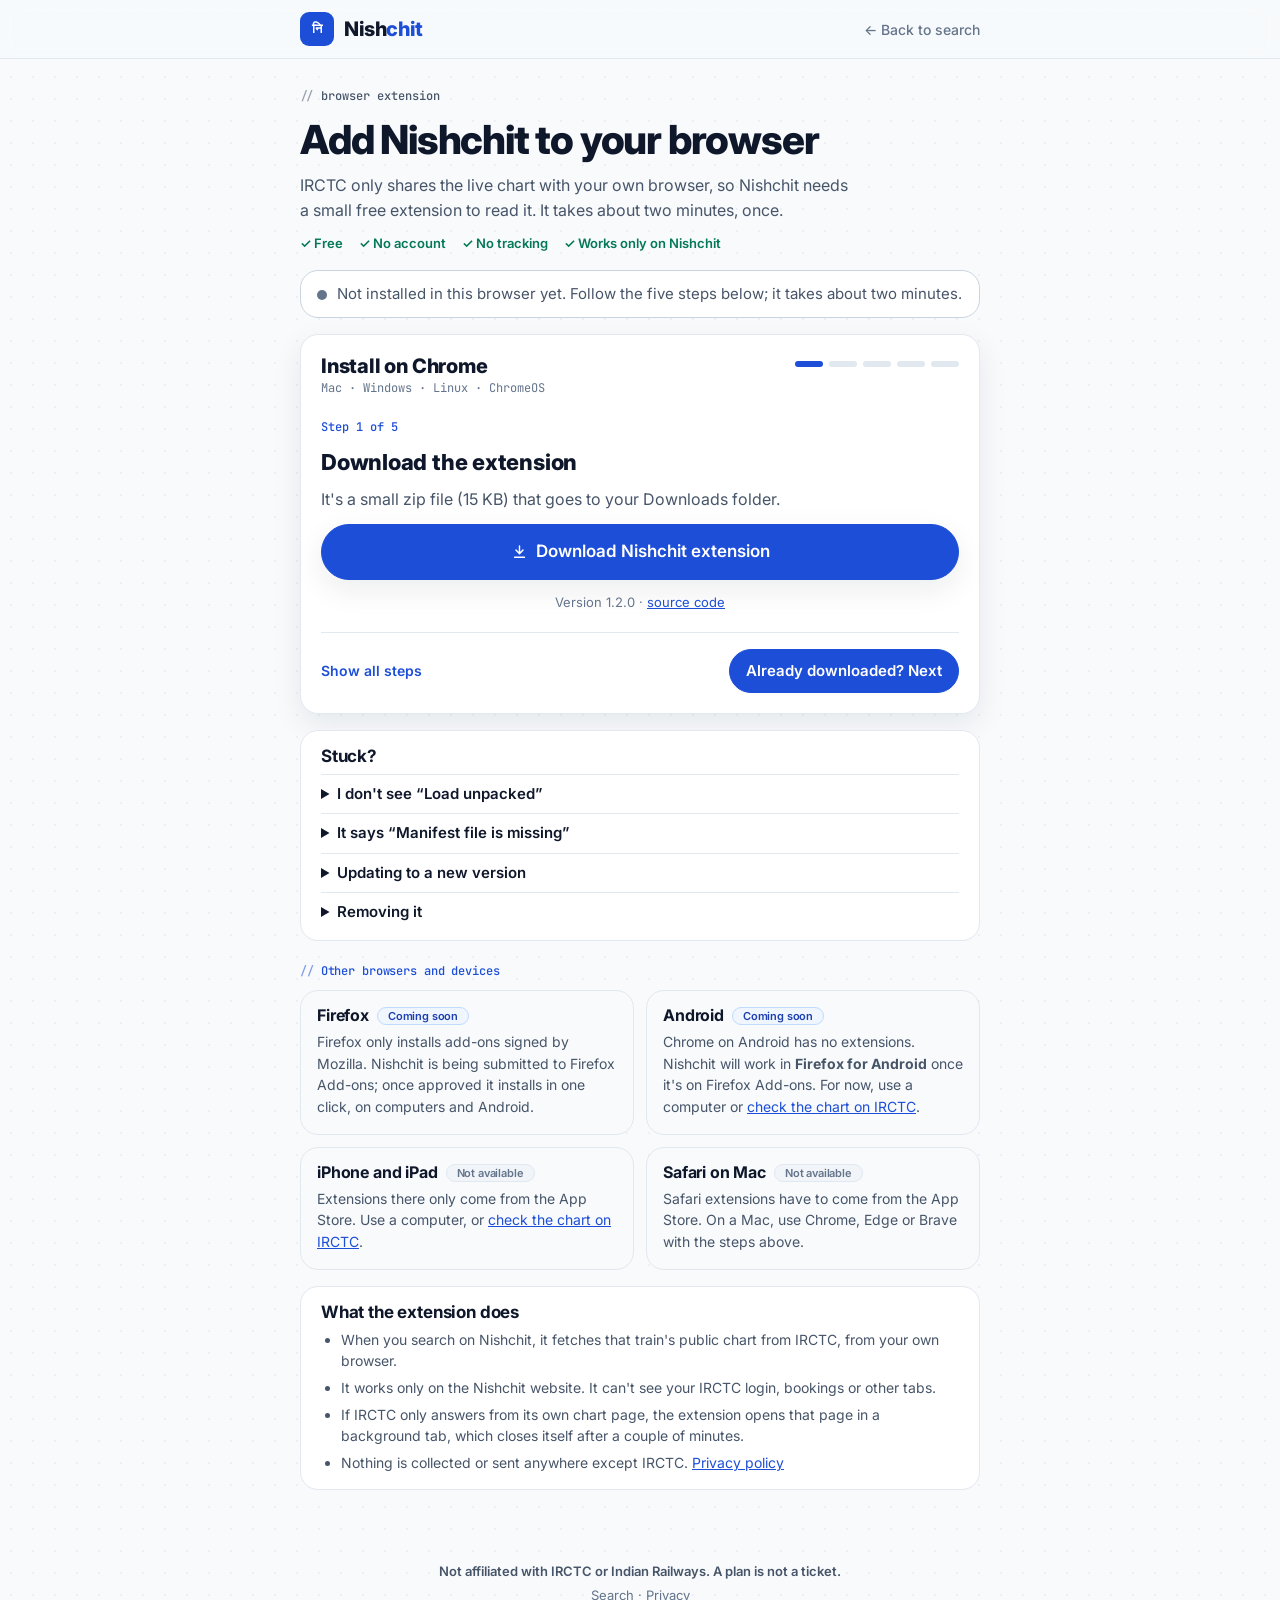
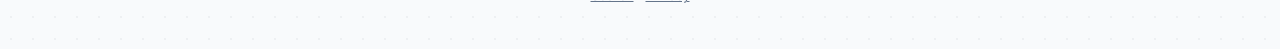
==== commit 896f02ba: "chore: move to krupalvora/nischit repo, Android APK download - site now served at krupalvora.github." ====
--- a/install.html
+++ b/install.html
@@ -69,7 +69,7 @@
         <a id="download" class="btn btn--primary btn--block" href="downloads/nishchit-extension-chrome.zip" download>
           <span data-icon="download"></span>Download Nishchit extension
         </a>
-        <p class="step__meta"><span id="version-label">Latest version</span> · <a href="https://github.com/krupalvora/krupalvora.github.io/tree/main/nishchit/extension">source code</a></p>
+        <p class="step__meta"><span id="version-label">Latest version</span> · <a href="https://github.com/krupalvora/nischit/tree/main/extension">source code</a></p>
       </section>
 
       <!-- Step 2 -->
--- a/css/tokens.css
+++ b/css/tokens.css
@@ -1,4 +1,4 @@
-/* Design tokens — "waitless" visual language (light slate + blue accent).
+/* Design tokens - "waitless" visual language (light slate + blue accent).
    Every colour, radius and shadow the app uses lives here. */
 :root {
   --bg: #f8fafc;
--- a/css/base.css
+++ b/css/base.css
@@ -182,6 +182,66 @@
   color: var(--accent);
 }
 
+/* Header actions: hard refresh + back link */
+.site-header__actions {
+  display: flex;
+  align-items: center;
+  gap: var(--s-3);
+}
+
+.icon-btn {
+  display: inline-flex;
+  align-items: center;
+  gap: 6px;
+  min-height: 34px;
+  padding: 0 12px;
+  border-radius: var(--r-pill);
+  border: 1px solid var(--line);
+  background: var(--surface);
+  color: var(--ink-2);
+  font: inherit;
+  font-size: 13px;
+  font-weight: 600;
+  cursor: pointer;
+  transition: border-color 0.15s, color 0.15s;
+}
+.icon-btn:hover:not(:disabled) {
+  border-color: var(--accent-soft);
+  color: var(--ink);
+}
+.icon-btn:focus-visible {
+  outline: none;
+  box-shadow: var(--focus);
+}
+.icon-btn:disabled {
+  cursor: progress;
+}
+.icon-btn .icon {
+  width: 16px;
+  height: 16px;
+}
+.is-spinning .icon {
+  animation: spin 0.8s linear infinite;
+}
+
+/* Phones: icon only. */
+@media (max-width: 420px) {
+  .icon-btn {
+    width: 36px;
+    min-height: 36px;
+    padding: 0;
+    justify-content: center;
+  }
+  .icon-btn__label {
+    position: absolute;
+    width: 1px;
+    height: 1px;
+    overflow: hidden;
+    clip: rect(0 0 0 0);
+    white-space: nowrap;
+  }
+}
+
 /* Back link to the portfolio (Nishchit is served under /nishchit/). */
 .back-link {
   color: var(--muted);
@@ -191,6 +251,12 @@
 }
 .back-link:hover {
   color: var(--ink);
+}
+
+/* Inside the mobile app (mobile/): no portfolio link, no browser-extension links. */
+.is-app .back-link,
+.is-app .site-footer a[href="install.html"] {
+  display: none;
 }
 
 .site-footer {
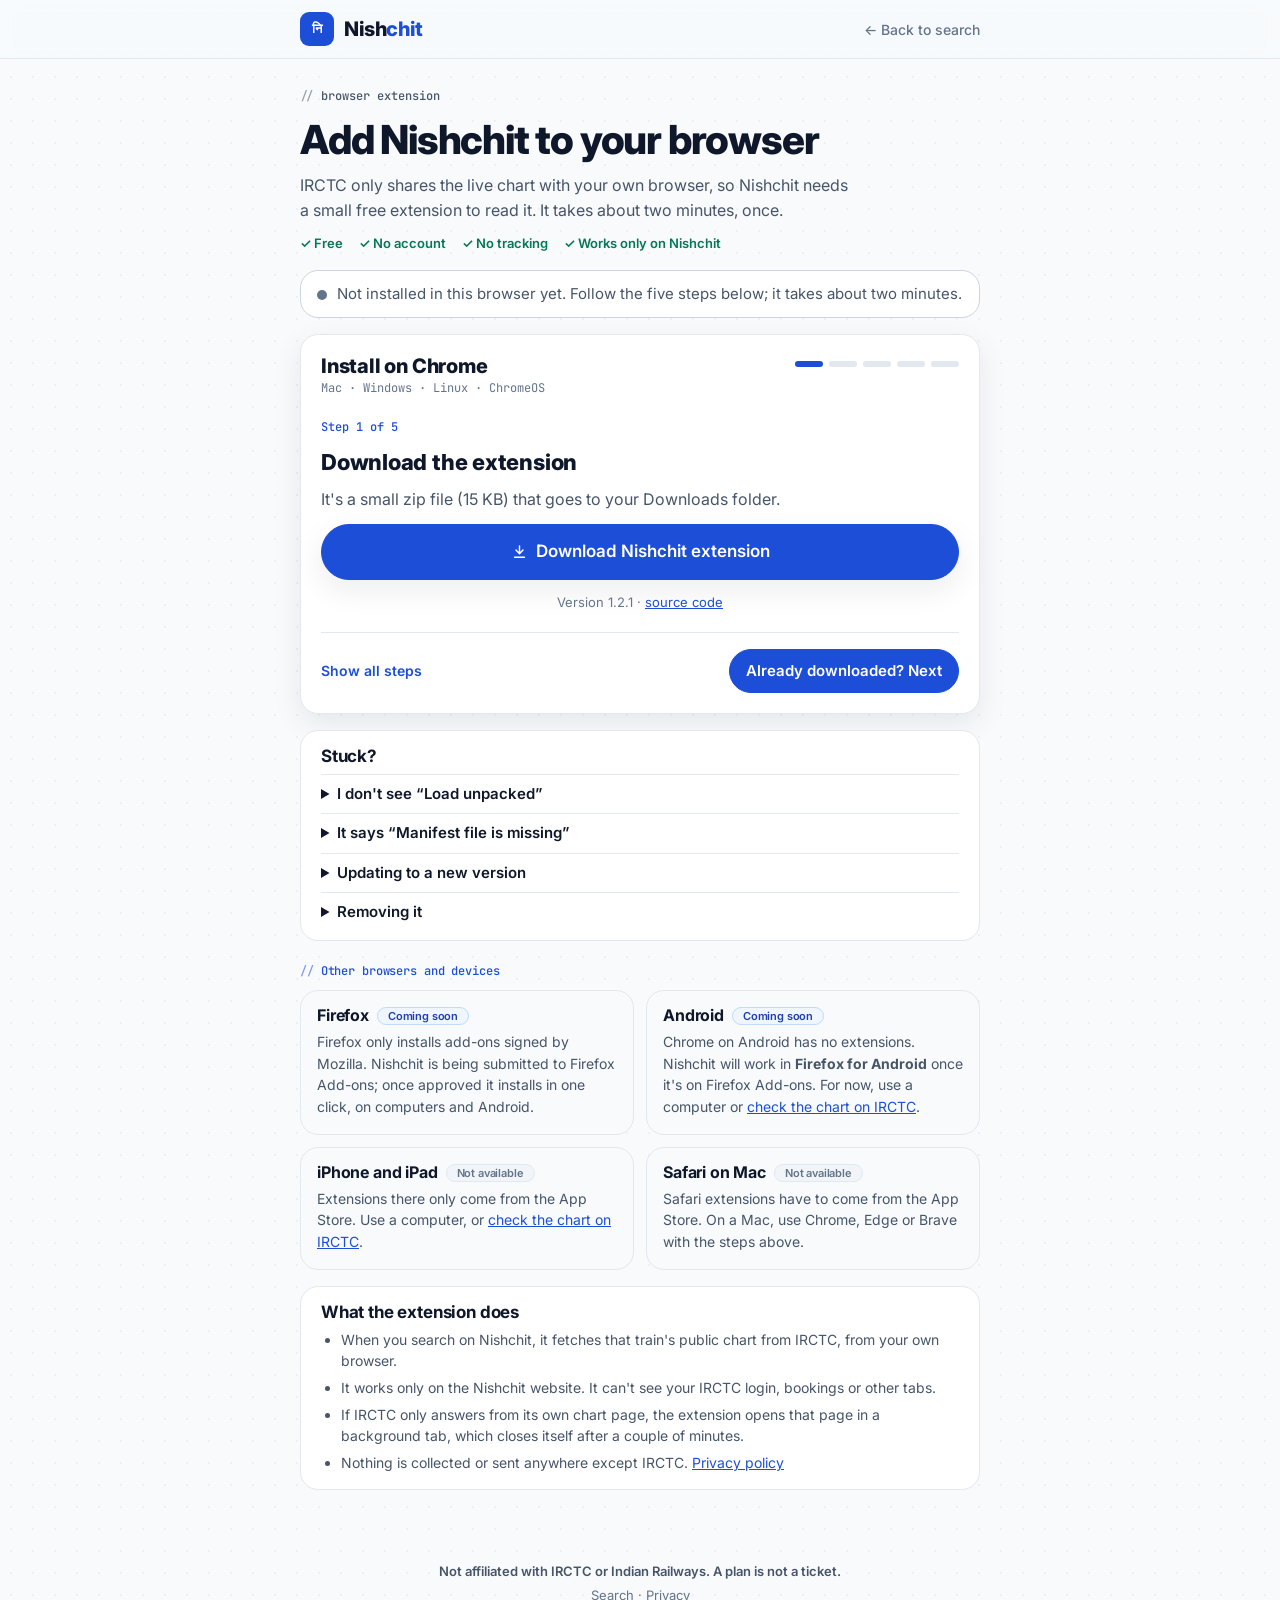
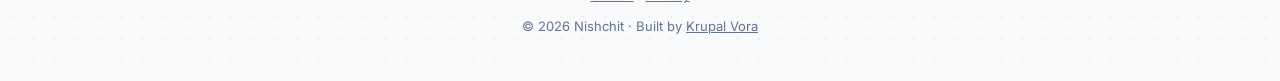
==== commit a08c03c1: "feat: copyright and "Built by Krupal Vora" credit in the footer Links to the portfolio (krupalvora.g" ====
--- a/install.html
+++ b/install.html
@@ -215,6 +215,7 @@
   <footer class="site-footer">
     <p><strong>Not affiliated with IRCTC or Indian Railways. A plan is not a ticket.</strong></p>
     <p><a href="./">Search</a> · <a href="privacy.html">Privacy</a></p>
+    <p class="site-footer__credit">&copy; 2026 Nishchit · Built by <a href="https://krupalvora.github.io/" target="_blank" rel="noopener">Krupal Vora</a></p>
   </footer>
 </body>
 </html>
--- a/css/base.css
+++ b/css/base.css
@@ -269,6 +269,17 @@
   gap: var(--s-1);
 }
 
+.site-footer__credit {
+  margin-top: var(--s-2);
+}
+
+/* The app keeps the credit but not the outbound portfolio link (see .is-app above). */
+.is-app .site-footer__credit a {
+  pointer-events: none;
+  color: inherit;
+  text-decoration: none;
+}
+
 .site-footer strong {
   color: var(--ink-2);
   font-weight: 600;
--- a/css/components.css
+++ b/css/components.css
@@ -98,6 +98,7 @@
 .field__label {
   display: inline-flex;
   align-items: center;
+  height: 18px; /* same with or without an icon, so labels in a row line up */
   gap: 7px;
   font-family: var(--mono);
   font-size: 12px;
@@ -202,9 +203,23 @@
   background: var(--field);
 }
 
-.select--compact {
-  min-height: 48px;
-  font-size: 15px;
+/* Matches the compact pills it sits beside (Class row). */
+.input--compact {
+  min-height: 0;
+  height: var(--control-compact, 40px);
+  padding: 0 var(--s-3);
+  font-size: 13px;
+  font-weight: 600;
+  text-align: center;
+  appearance: textfield;
+  -moz-appearance: textfield;
+}
+
+/* Spinner arrows push the centred number off-centre; arrow keys still step the value. */
+.input--compact::-webkit-inner-spin-button,
+.input--compact::-webkit-outer-spin-button {
+  -webkit-appearance: none;
+  margin: 0;
 }
 
 .stations {
@@ -213,6 +228,7 @@
 }
 
 .field-row {
+  --control-compact: 40px; /* Class pills and Travellers input share this height */
   display: grid;
   grid-template-columns: 1fr auto;
   gap: var(--s-4);
@@ -220,7 +236,7 @@
 }
 
 .field--narrow {
-  min-width: 128px;
+  width: 88px;
 }
 
 /* Segmented control -> row of pills (Today / Tomorrow / class) */
@@ -305,7 +321,8 @@
 }
 
 .segmented--compact .segmented__opt span {
-  min-height: 40px;
+  min-height: 0;
+  height: var(--control-compact, 40px);
   font-size: 13px;
 }
 
@@ -379,6 +396,7 @@
 .btn--primary:hover:not(:disabled) {
   background: var(--accent-ink);
   border-color: var(--accent-ink);
+  color: #fff; /* a.btn: beat the global a:hover colour (sticks after a tap on phones) */
 }
 
 .btn--primary:disabled {
@@ -410,6 +428,7 @@
 .btn--dark:hover:not(:disabled) {
   background: var(--accent-ink);
   border-color: var(--accent-ink);
+  color: #fff;
 }
 
 @media (max-width: 420px) {
@@ -429,7 +448,7 @@
   font-size: 15px;
   line-height: 1.5;
 }
-.extension-notice a {
+.extension-notice a:not(.btn) {
   color: var(--accent);
   font-weight: 700;
   white-space: nowrap;
